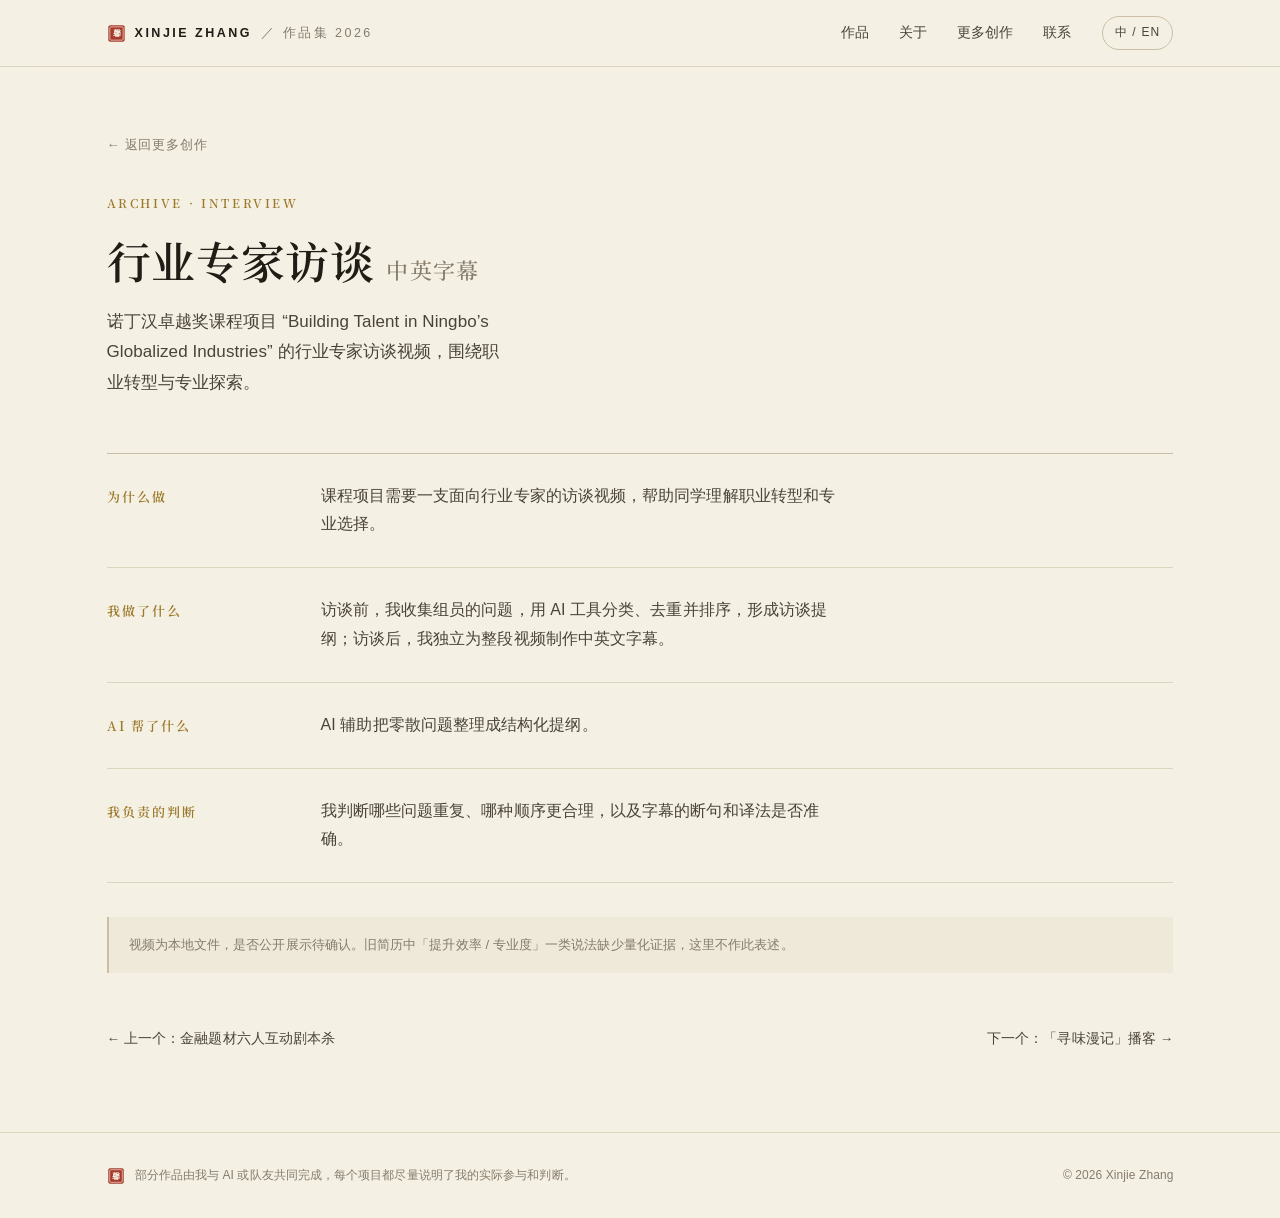
==== projects/expert-interview.html @ e2f03834 "Redesign: ink-wash atmosphere, seal motif, and detail pages for every work - Weave the two ink illus" ====
<!doctype html>
<html lang="zh-CN" data-lang="zh">
<head>
<meta charset="utf-8" />
<meta name="viewport" content="width=device-width, initial-scale=1" />
<title>行业专家访谈｜张馨洁 Xinjie Zhang</title>
<meta name="description" content="诺丁汉卓越奖课程项目的行业专家访谈视频，主题为职业转型与专业探索，含独立制作的中英文字幕。" />
<link rel="icon" href="../assets/img/favicon.svg" type="image/svg+xml" />
<link rel="preconnect" href="https://fonts.googleapis.com" />
<link rel="preconnect" href="https://fonts.gstatic.com" crossorigin />
<link href="https://fonts.googleapis.com/css2?family=Noto+Serif+SC:wght@500;600;700&display=swap" rel="stylesheet" />
<link rel="stylesheet" href="../assets/style.css" />
</head>
<body>

<header class="site-header">
  <div class="wrap">
    <a class="brand" href="../index.html">
      <img class="brand-seal" src="../assets/img/ornament/seal.svg" alt="" />
      XINJIE ZHANG <span class="brand-sub zh">／ 作品集 2026</span><span class="brand-sub en">／ PORTFOLIO 2026</span>
    </a>
    <nav class="nav">
      <div class="nav-links">
        <a href="../index.html#work"><span class="zh">作品</span><span class="en">Work</span></a>
        <a href="../index.html#about"><span class="zh">关于</span><span class="en">About</span></a>
        <a href="../index.html#archive"><span class="zh">更多创作</span><span class="en">Archive</span></a>
        <a href="../index.html#contact"><span class="zh">联系</span><span class="en">Contact</span></a>
      </div>
      <button class="lang-toggle" type="button" data-lang-switch>中 / EN</button>
      <button class="nav-toggle" type="button" data-nav-toggle aria-label="菜单"><span></span></button>
    </nav>
  </div>
</header>

<main class="detail">
  <div class="wrap">
    <a class="back-link" href="../index.html#archive">← <span class="zh">返回更多创作</span><span class="en">Back to archive</span></a>

    <div class="detail-head">
      <span class="cat">Archive · Interview</span>
      <h1><span class="zh">行业专家访谈</span><span class="en">Industry Expert Interview</span> <span class="tag zh">中英字幕</span><span class="tag en">bilingual subtitles</span></h1>
      <p class="lede">
        <span class="zh">诺丁汉卓越奖课程项目 “Building Talent in Ningbo’s Globalized Industries” 的行业专家访谈视频，围绕职业转型与专业探索。</span>
        <span class="en">An industry-expert interview video for the Nottingham Advanced Award project “Building Talent in Ningbo’s Globalized Industries,” on career transitions and choosing a field.</span>
      </p>
      
    </div>

    <div class="qa">
      <div class="qa-item">
        <h2><span class="zh">为什么做</span><span class="en">Why I made it</span></h2>
        <p>
          <span class="zh">课程项目需要一支面向行业专家的访谈视频，帮助同学理解职业转型和专业选择。</span>
          <span class="en">The course project needed an interview video with an industry expert, to help classmates understand career transitions and how to choose a field.</span>
        </p>
      </div>
      <div class="qa-item">
        <h2><span class="zh">我做了什么</span><span class="en">What I did</span></h2>
        <p>
          <span class="zh">访谈前，我收集组员的问题，用 AI 工具分类、去重并排序，形成访谈提纲；访谈后，我独立为整段视频制作中英文字幕。</span>
          <span class="en">Before the interview I gathered the group’s questions and used an AI tool to cluster, de-duplicate and order them into an interview outline. Afterwards I produced the full Chinese–English subtitles on my own.</span>
        </p>
      </div>
      <div class="qa-item">
        <h2><span class="zh">AI 帮了什么</span><span class="en">How AI helped</span></h2>
        <p>
          <span class="zh">AI 辅助把零散问题整理成结构化提纲。</span>
          <span class="en">AI helped turn a scattered list of questions into a structured outline.</span>
        </p>
      </div>
      <div class="qa-item">
        <h2><span class="zh">我负责的判断</span><span class="en">What I decided</span></h2>
        <p>
          <span class="zh">我判断哪些问题重复、哪种顺序更合理，以及字幕的断句和译法是否准确。</span>
          <span class="en">I decided which questions overlapped, which order made more sense, and whether the subtitle segmentation and translation were accurate.</span>
        </p>
      </div>
    </div>

    <div class="detail-note">
      <span class="zh">视频为本地文件，是否公开展示待确认。旧简历中「提升效率 / 专业度」一类说法缺少量化证据，这里不作此表述。</span>
      <span class="en">The video is a local file; whether to show it publicly is still to be confirmed. Earlier résumé phrasing about “efficiency / professionalism gains” lacks measurable evidence and is not repeated here.</span>
    </div>

    <nav class="detail-nav">
      <a href="finance-mystery.html">← <span class="zh">上一个：金融题材六人互动剧本杀</span><span class="en">Prev: Finance mystery game</span></a>
      <a href="xunwei-podcast.html"><span class="zh">下一个：「寻味漫记」播客</span><span class="en">Next: Flavours in Memory podcast</span> →</a>
    </nav>
  </div>
</main>

<footer class="site-footer">
  <div class="wrap">
    <span class="fmark">
      <img src="../assets/img/ornament/seal.svg" alt="" />
      <span>
        <span class="zh">部分作品由我与 AI 或队友共同完成，每个项目都尽量说明了我的实际参与和判断。</span>
        <span class="en">Some works were made with AI or teammates; each project describes my actual contribution and decisions.</span>
      </span>
    </span>
    <span>© 2026 Xinjie Zhang</span>
  </div>
</footer>

<script src="../assets/main.js"></script>
</body>
</html>
---- assets/style.css ----
/* =========================================================
   张馨洁 · 个人作品集
   风格：当代水墨创作档案 —— 清晰、克制、有纸感的编辑式版面
   米白纸感 / 墨灰线条 / 银杏金点缀 / 朱砂印章 / 大留白
   ========================================================= */

:root {
  --paper:       #f5f0e4;
  --paper-sink:  #efe9da;   /* 略深的纸面，用于卡片/交替区块 */
  --paper-edge:  #e7e0cd;
  --ink:         #201d17;
  --ink-2:       #4a4438;   /* 次级文字 */
  --ink-3:       #857c6b;   /* 辅助/元信息 */
  --gold:        #9c7a2c;
  --gold-bright: #b28f3d;
  --cinnabar:    #a83a2c;   /* 朱砂，仅印章 */
  --line:        #ddd4bf;
  --line-2:      #cabfa4;

  --maxw: 1200px;
  --gutter: clamp(20px, 5.2vw, 76px);

  --serif: "Noto Serif SC", "Source Han Serif SC", "Songti SC", "STSong", "SimSun", Georgia, "Times New Roman", serif;
  --sans:  -apple-system, BlinkMacSystemFont, "PingFang SC", "Hiragino Sans GB",
           "Microsoft YaHei", "Segoe UI", Roboto, Helvetica, Arial, sans-serif;

  --ease: cubic-bezier(0.22, 0.61, 0.36, 1);
}

* { box-sizing: border-box; }
html { scroll-behavior: smooth; -webkit-text-size-adjust: 100%; }

html[data-lang="zh"] .en { display: none !important; }
html[data-lang="en"] .zh { display: none !important; }

body {
  margin: 0;
  background: var(--paper);
  color: var(--ink);
  font-family: var(--sans);
  font-size: 16px;
  line-height: 1.8;
  letter-spacing: 0.005em;
  -webkit-font-smoothing: antialiased;
  text-rendering: optimizeLegibility;
}
.en { letter-spacing: 0; }

a { color: inherit; text-decoration: none; }
img { display: block; max-width: 100%; }
::selection { background: rgba(156,122,44,0.22); }

/* ---------- shared layout ---------- */
.wrap {
  width: 100%;
  max-width: var(--maxw);
  margin: 0 auto;
  padding-inline: var(--gutter);
}

.section {
  position: relative;
  padding-block: clamp(66px, 10vh, 118px);
  scroll-margin-top: 72px;
}
.section + .section::before {   /* 段落之间的墨迹分隔 */
  content: "";
  position: absolute;
  top: 0;
  left: 50%;
  transform: translateX(-50%);
  width: 168px;
  height: 20px;
  background: url("img/ornament/brush-rule.svg") center / contain no-repeat;
  opacity: 0.5;
}

/* 编号：悬挂在左侧栏，编辑式签名 */
.section-index {
  font-family: var(--serif);
  font-size: 13px;
  letter-spacing: 0.42em;
  color: var(--gold);
  font-weight: 600;
  margin: 0 0 22px;
}
.section-index .n { font-size: 15px; }

.display {
  font-family: var(--serif);
  font-weight: 600;
  font-size: clamp(27px, 3.8vw, 44px);
  line-height: 1.34;
  letter-spacing: 0.015em;
  margin: 0;
  max-width: 22ch;
}
.display .en { font-size: 0.82em; line-height: 1.4; display: block; }

.head-rule {
  width: 132px;
  height: 16px;
  margin: 22px 0 34px;
  background: url("img/ornament/brush-rule.svg") left center / contain no-repeat;
  opacity: 0.6;
}

.lead {
  font-size: clamp(15px, 1.6vw, 17px);
  color: var(--ink-2);
  max-width: 44ch;
  margin: 0;
}

/* ---------- header ---------- */
.site-header {
  position: sticky;
  top: 0;
  z-index: 50;
  background: color-mix(in srgb, var(--paper) 88%, transparent);
  backdrop-filter: blur(10px);
  -webkit-backdrop-filter: blur(10px);
  border-bottom: 1px solid var(--line);
}
.site-header .wrap {
  display: flex;
  align-items: center;
  justify-content: space-between;
  gap: 18px;
  height: 66px;
}
.brand {
  display: flex;
  align-items: center;
  gap: 9px;
  font-size: 12.5px;
  letter-spacing: 0.2em;
  text-transform: uppercase;
  font-weight: 600;
  white-space: nowrap;
}
.brand .brand-seal { width: 19px; height: 19px; flex: none; }
.brand .brand-sub { color: var(--ink-3); font-weight: 500; }

.nav { display: flex; align-items: center; gap: clamp(14px, 2.6vw, 30px); }
.nav-links { display: flex; align-items: center; gap: clamp(14px, 2.6vw, 30px); }
.nav-links a {
  font-size: 13.5px;
  color: var(--ink-2);
  padding: 4px 0;
  position: relative;
  transition: color 0.2s var(--ease);
}
.nav-links a::after {
  content: "";
  position: absolute;
  left: 0; right: 100%;
  bottom: 0;
  height: 1px;
  background: var(--gold);
  transition: right 0.28s var(--ease);
}
.nav-links a:hover { color: var(--ink); }
.nav-links a:hover::after { right: 0; }

.lang-toggle {
  border: 1px solid var(--line-2);
  background: transparent;
  color: var(--ink-2);
  font: inherit;
  font-size: 12px;
  letter-spacing: 0.1em;
  padding: 5px 12px;
  border-radius: 999px;
  cursor: pointer;
  white-space: nowrap;
  transition: border-color 0.2s var(--ease), color 0.2s var(--ease), background 0.2s var(--ease);
}
.lang-toggle:hover { color: var(--ink); border-color: var(--ink); background: rgba(32,29,23,0.04); }
.nav-toggle { display: none; }

/* ---------- inset frame ---------- */
.framed { position: relative; }
.framed::before {
  content: "";
  position: absolute;
  inset: clamp(12px, 1.7vw, 24px);
  border: 1px solid var(--line-2);
  pointer-events: none;
}
.framed > .wrap { position: relative; z-index: 2; }

/* faded ink illustration as sectional atmosphere (each used once) */
.bg-ink {
  position: absolute;
  pointer-events: none;
  mix-blend-mode: multiply;
  z-index: 1;
}
.bg-figure {
  top: 0; right: 0; height: 100%;
  width: min(40%, 380px);
  background: url("img/ink-portrait.jpg") right center / cover no-repeat;
  -webkit-mask-image: linear-gradient(to left, #000 8%, transparent 82%);
  mask-image: linear-gradient(to left, #000 8%, transparent 82%);
  opacity: 0.12;
}
.bg-scene {
  inset: 0;
  background: url("img/ink-cover.jpg") center 30% / cover no-repeat;
  -webkit-mask-image: radial-gradient(120% 90% at 78% 40%, #000 0%, transparent 72%);
  mask-image: radial-gradient(120% 90% at 78% 40%, #000 0%, transparent 72%);
  opacity: 0.12;
}

/* ---------- hero ---------- */
.hero.section { padding-block: 0; }
.hero { border-bottom: 1px solid var(--line); overflow: hidden; }
.hero .wrap {
  display: grid;
  grid-template-columns: 1.32fr 0.68fr;
  gap: clamp(30px, 6vw, 84px);
  align-items: center;
  min-height: calc(100vh - 66px);
  padding-block: clamp(44px, 7vh, 92px);
}
.hero-kicker {
  display: flex;
  align-items: center;
  gap: 14px;
  margin: 0 0 26px;
}
.hero-kicker .k {
  font-family: var(--serif);
  font-size: 12.5px;
  letter-spacing: 0.4em;
  color: var(--gold);
  font-weight: 600;
}
.hero-kicker .seal { width: 30px; height: 30px; opacity: 0.92; }

.hero-quote {
  font-family: var(--serif);
  font-weight: 600;
  font-size: clamp(27px, 3.7vw, 45px);
  line-height: 1.46;
  letter-spacing: 0.02em;
  margin: 0;
  text-wrap: balance;
}
.hero-quote .en { font-size: 0.82em; }

.hero-name {
  display: flex;
  align-items: baseline;
  flex-wrap: wrap;
  gap: 6px 14px;
  margin: 34px 0 8px;
}
.hero-name .n {
  font-family: var(--serif);
  font-size: clamp(17px, 2vw, 21px);
  font-weight: 600;
  letter-spacing: 0.04em;
}
.hero-name .role { font-size: 14px; color: var(--gold); letter-spacing: 0.06em; }

.hero-sub { color: var(--ink-2); margin: 0; max-width: 40ch; font-size: 14.5px; }

.hero-actions {
  display: flex;
  flex-wrap: wrap;
  gap: 14px 30px;
  align-items: center;
  margin-top: 42px;
}
.link-arrow {
  font-size: 14px;
  letter-spacing: 0.05em;
  color: var(--gold);
  position: relative;
  padding-bottom: 4px;
}
.link-arrow::after {
  content: "";
  position: absolute; left: 0; bottom: 0;
  width: 100%; height: 1px;
  background: currentColor;
  transform-origin: right;
  transition: transform 0.3s var(--ease);
}
.link-arrow:hover { color: var(--ink); }
.link-arrow:hover::after { transform: scaleX(0.4); transform-origin: left; }

.link-plain {
  font-size: 14px;
  letter-spacing: 0.05em;
  color: var(--ink-2);
  padding-bottom: 4px;
  border-bottom: 1px solid var(--line-2);
  transition: color 0.2s var(--ease), border-color 0.2s var(--ease);
}
.link-plain:hover { color: var(--ink); border-color: var(--ink); }

.portrait { position: relative; }
.portrait::before {   /* 墨点：让照片不再是悬空的方块 */
  content: "";
  position: absolute;
  left: -22px; bottom: -20px;
  width: 62%; height: 58%;
  background: url("img/ink-portrait.jpg") left bottom / cover no-repeat;
  mix-blend-mode: multiply;
  opacity: 0.2;
  -webkit-mask-image: radial-gradient(80% 80% at 30% 70%, #000, transparent 75%);
  mask-image: radial-gradient(80% 80% at 30% 70%, #000, transparent 75%);
  z-index: 0;
}
.portrait figure { position: relative; z-index: 1; margin: 0; }
.portrait img {
  width: 100%;
  height: auto;
  filter: saturate(0.82) contrast(1.02) sepia(0.08) brightness(1.02);
  border: 1px solid rgba(32,29,23,0.14);
  box-shadow: 0 1px 0 rgba(255,255,255,0.5), 0 22px 44px -26px rgba(32,29,23,0.4);
}
.portrait figcaption {
  margin-top: 13px;
  font-size: 11px;
  letter-spacing: 0.24em;
  text-transform: uppercase;
  color: var(--ink-3);
}
.portrait .leaf {
  position: absolute;
  top: -20px; right: -14px;
  width: 40px; height: 40px;
  opacity: 0.9;
  transform: rotate(12deg);
  z-index: 2;
}

/* ---------- about ---------- */
.about { overflow: hidden; }
.about-grid {
  display: grid;
  grid-template-columns: 1.25fr 0.75fr;
  gap: clamp(30px, 6vw, 76px);
  align-items: start;
}
.about-body p { margin: 0 0 22px; max-width: 50ch; color: var(--ink-2); }
.about-body p.strong { color: var(--ink); font-size: 1.06em; }
.about-meta { display: grid; gap: 26px; padding-top: 4px; }
.about-meta .label {
  font-size: 11px;
  letter-spacing: 0.24em;
  text-transform: uppercase;
  color: var(--gold);
  font-weight: 600;
  margin: 0 0 6px;
}
.about-meta .val { margin: 0; font-size: 14.5px; color: var(--ink); }

/* ---------- featured ---------- */
.featured { position: relative; }
.featured .brush {
  position: absolute;
  right: clamp(8px, 5vw, 64px);
  bottom: 40px;
  width: clamp(140px, 20vw, 220px);
  opacity: 0.85;
  pointer-events: none;
}
.work-list {
  display: grid;
  grid-template-columns: 1fr 1fr;
  border-top: 1px solid var(--line-2);
}
.work-item {
  display: block;
  padding: 34px clamp(18px, 2.4vw, 38px) 30px 0;
  border-bottom: 1px solid var(--line);
  position: relative;
  transition: background 0.25s var(--ease);
}
.work-item:nth-child(odd) { border-right: 1px solid var(--line); padding-right: clamp(24px, 3vw, 48px); }
.work-item:nth-child(even) { padding-left: clamp(24px, 3vw, 48px); }
.work-item:hover { background: var(--paper-sink); }
.work-item .no {
  font-family: var(--serif);
  font-size: 12px;
  letter-spacing: 0.18em;
  color: var(--gold);
  font-weight: 600;
}
.work-item h3 {
  font-family: var(--serif);
  font-weight: 600;
  font-size: clamp(18px, 2.2vw, 24px);
  margin: 8px 0 6px;
  letter-spacing: 0.01em;
}
.work-item .desc { color: var(--ink-3); font-size: 14px; margin: 0 0 16px; }
.work-item .go {
  font-size: 12.5px;
  letter-spacing: 0.08em;
  color: var(--ink-2);
  transition: color 0.2s var(--ease), letter-spacing 0.2s var(--ease);
}
.work-item:hover .go { color: var(--gold); letter-spacing: 0.14em; }

.section-note {
  margin: 30px 0 0;
  font-size: 13px;
  color: var(--ink-3);
  letter-spacing: 0.02em;
}

/* ---------- archive ---------- */
.archive-filter {
  display: flex;
  flex-wrap: wrap;
  gap: 8px 10px;
  margin-bottom: 8px;
}
.archive-filter button {
  font: inherit;
  font-size: 12px;
  letter-spacing: 0.1em;
  color: var(--ink-3);
  background: transparent;
  border: 1px solid var(--line-2);
  border-radius: 999px;
  padding: 5px 15px;
  cursor: pointer;
  transition: all 0.2s var(--ease);
}
.archive-filter button:hover { color: var(--ink); border-color: var(--ink); }
.archive-filter button.is-active { color: var(--paper); background: var(--ink); border-color: var(--ink); }

.archive-list { border-top: 1px solid var(--line-2); margin-top: 18px; }
.archive-row {
  display: grid;
  grid-template-columns: 128px minmax(0, 1fr) minmax(0, 0.9fr) 22px;
  gap: 20px;
  align-items: baseline;
  padding: 20px 2px;
  border-bottom: 1px solid var(--line);
  transition: padding-left 0.25s var(--ease), background 0.25s var(--ease);
}
.archive-row:hover { padding-left: 12px; background: var(--paper-sink); }
.archive-row .idx {
  font-family: var(--serif);
  font-size: 11px;
  letter-spacing: 0.16em;
  text-transform: uppercase;
  color: var(--gold);
  font-weight: 600;
}
.archive-row .name {
  font-family: var(--serif);
  font-size: clamp(15px, 1.8vw, 19px);
  font-weight: 600;
  color: var(--ink);
}
a.archive-row { color: inherit; }
a.archive-row .name { transition: color 0.2s var(--ease); }
a.archive-row:hover .name { color: var(--gold); }
.archive-row .meta { color: var(--ink-3); font-size: 12.5px; line-height: 1.6; }
.archive-row .chev { color: var(--line-2); font-size: 13px; transition: color 0.2s var(--ease), transform 0.2s var(--ease); }
a.archive-row:hover .chev { color: var(--gold); transform: translateX(3px); }
.archive-foot { margin-top: 26px; font-size: 13px; color: var(--ink-3); }

/* ---------- contact ---------- */
.contact { position: relative; overflow: hidden; border-top: 1px solid var(--line); }
.contact .display { max-width: 17ch; }
.contact-sub { color: var(--ink-2); margin: 24px 0 0; font-size: 14.5px; }
.contact-row {
  display: flex;
  flex-wrap: wrap;
  align-items: baseline;
  justify-content: space-between;
  gap: 16px 28px;
  margin-top: 40px;
  padding-top: 24px;
  border-top: 1px solid var(--line-2);
}
.contact-mail {
  font-family: var(--serif);
  font-size: clamp(19px, 2.8vw, 30px);
  font-weight: 600;
  letter-spacing: 0.01em;
  border-bottom: 1px solid var(--line-2);
  padding-bottom: 5px;
  transition: border-color 0.2s var(--ease);
}
.contact-mail:hover { border-color: var(--ink); }

/* ---------- footer ---------- */
.site-footer { border-top: 1px solid var(--line); padding-block: 32px; }
.site-footer .wrap {
  display: flex;
  flex-wrap: wrap;
  gap: 12px 22px;
  justify-content: space-between;
  align-items: center;
  font-size: 12px;
  color: var(--ink-3);
}
.site-footer .fmark { display: flex; align-items: center; gap: 10px; }
.site-footer .fmark img { width: 18px; height: 18px; }

/* ---------- project detail ---------- */
.detail { padding-top: clamp(44px, 7vh, 82px); padding-bottom: clamp(56px, 9vh, 104px); position: relative; overflow: hidden; }
.back-link { font-size: 13px; letter-spacing: 0.06em; color: var(--ink-3); transition: color 0.2s var(--ease); }
.back-link:hover { color: var(--ink); }

.detail-head { margin-top: 30px; max-width: 46ch; }
.detail-head .cat {
  font-family: var(--serif);
  font-size: 12px; letter-spacing: 0.22em; text-transform: uppercase;
  color: var(--gold); font-weight: 600;
}
.detail-head h1 {
  font-family: var(--serif);
  font-weight: 600;
  font-size: clamp(26px, 4.1vw, 44px);
  line-height: 1.3;
  letter-spacing: 0.015em;
  margin: 14px 0 0;
}
.detail-head h1 .tag { font-size: 0.5em; color: var(--ink-3); font-weight: 500; letter-spacing: 0.06em; white-space: nowrap; }
.detail-head .lede { color: var(--ink-2); font-size: clamp(15px, 1.9vw, 17px); margin: 18px 0 0; max-width: 52ch; }
.detail-actions { display: flex; flex-wrap: wrap; gap: 14px 28px; margin-top: 28px; }

.qa { margin-top: clamp(40px, 6vh, 72px); border-top: 1px solid var(--line-2); }
.qa-item {
  display: grid;
  grid-template-columns: 190px 1fr;
  gap: 24px;
  padding: 28px 0;
  border-bottom: 1px solid var(--line);
}
.qa-item h2 {
  font-family: var(--serif);
  font-size: 13px; letter-spacing: 0.16em; text-transform: uppercase;
  color: var(--gold); font-weight: 600; margin: 3px 0 0;
}
.qa-item p { margin: 0; max-width: 58ch; color: var(--ink-2); }

.gallery { margin-top: clamp(36px, 5vh, 60px); display: grid; grid-template-columns: repeat(2, 1fr); gap: 14px; }
.gallery figure { margin: 0; }
.gallery img { width: 100%; height: auto; border: 1px solid var(--line-2); background: var(--paper-sink); }
.gallery figcaption { margin-top: 8px; font-size: 11.5px; color: var(--ink-3); letter-spacing: 0.02em; }

.detail-note {
  margin-top: 34px;
  padding: 16px 20px;
  border-left: 2px solid var(--line-2);
  font-size: 13px;
  color: var(--ink-3);
  background: var(--paper-sink);
}

.detail-nav {
  margin-top: clamp(38px, 6vh, 64px);
  display: flex;
  justify-content: space-between;
  gap: 16px;
  font-size: 13.5px;
}
.detail-nav a { color: var(--ink-2); transition: color 0.2s var(--ease); }
.detail-nav a:hover { color: var(--gold); }

/* ---------- responsive ---------- */
@media (max-width: 900px) {
  .hero .wrap { grid-template-columns: 1fr; min-height: 0; gap: 36px; padding-block: 30px 46px; }
  .portrait { order: -1; max-width: 380px; }
  .portrait::before { left: -14px; bottom: -14px; }
  .about-grid { grid-template-columns: 1fr; gap: 34px; }
  .work-list { grid-template-columns: 1fr; }
  .work-item, .work-item:nth-child(odd), .work-item:nth-child(even) {
    border-right: 0; padding-left: 0; padding-right: 0;
  }
  .featured .brush { position: static; display: block; margin: 26px 0 0; opacity: 0.8; }
  .qa-item { grid-template-columns: 1fr; gap: 6px; }
  .archive-row { grid-template-columns: 1fr auto; column-gap: 14px; row-gap: 4px; }
  .archive-row .idx { grid-column: 1; }
  .archive-row .chev { grid-column: 2; grid-row: 1; }
  .archive-row .name { grid-column: 1 / -1; }
  .archive-row .meta { grid-column: 1 / -1; }
  .bg-figure { width: 62%; opacity: 0.1; }

  .nav-links {
    position: fixed;
    inset: 66px 0 auto 0;
    flex-direction: column;
    align-items: stretch;
    gap: 0;
    background: var(--paper);
    border-bottom: 1px solid var(--line);
    padding: 6px var(--gutter) 18px;
    display: none;
  }
  .nav-links.open { display: flex; }
  .nav-links a { padding: 13px 0; border-bottom: 1px solid var(--line); }
  .nav-links a::after { display: none; }
  .nav-toggle {
    display: inline-flex;
    width: 38px; height: 32px;
    align-items: center; justify-content: center;
    border: 1px solid var(--line-2);
    border-radius: 8px;
    background: transparent;
    cursor: pointer;
  }
  .nav-toggle span, .nav-toggle span::before, .nav-toggle span::after {
    content: ""; display: block; width: 16px; height: 1.5px; background: var(--ink); position: relative;
  }
  .nav-toggle span::before { position: absolute; top: -5px; }
  .nav-toggle span::after { position: absolute; top: 5px; }
}

@media (max-width: 460px) {
  .brand .brand-sub { display: none; }
  .brand { font-size: 11.5px; letter-spacing: 0.14em; }
  .nav { gap: 10px; }
  .lang-toggle { padding: 5px 9px; }
  .hero-quote { font-size: clamp(23px, 6.6vw, 30px); line-height: 1.5; }
  .display { font-size: clamp(23px, 6.4vw, 30px); }
  .gallery { grid-template-columns: 1fr; }
  .qa-item h2 { margin-bottom: 4px; }
  .site-footer .wrap { flex-direction: column; align-items: flex-start; gap: 10px; }
}

@media (prefers-reduced-motion: reduce) {
  html { scroll-behavior: auto; }
  * { transition: none !important; animation: none !important; }
}
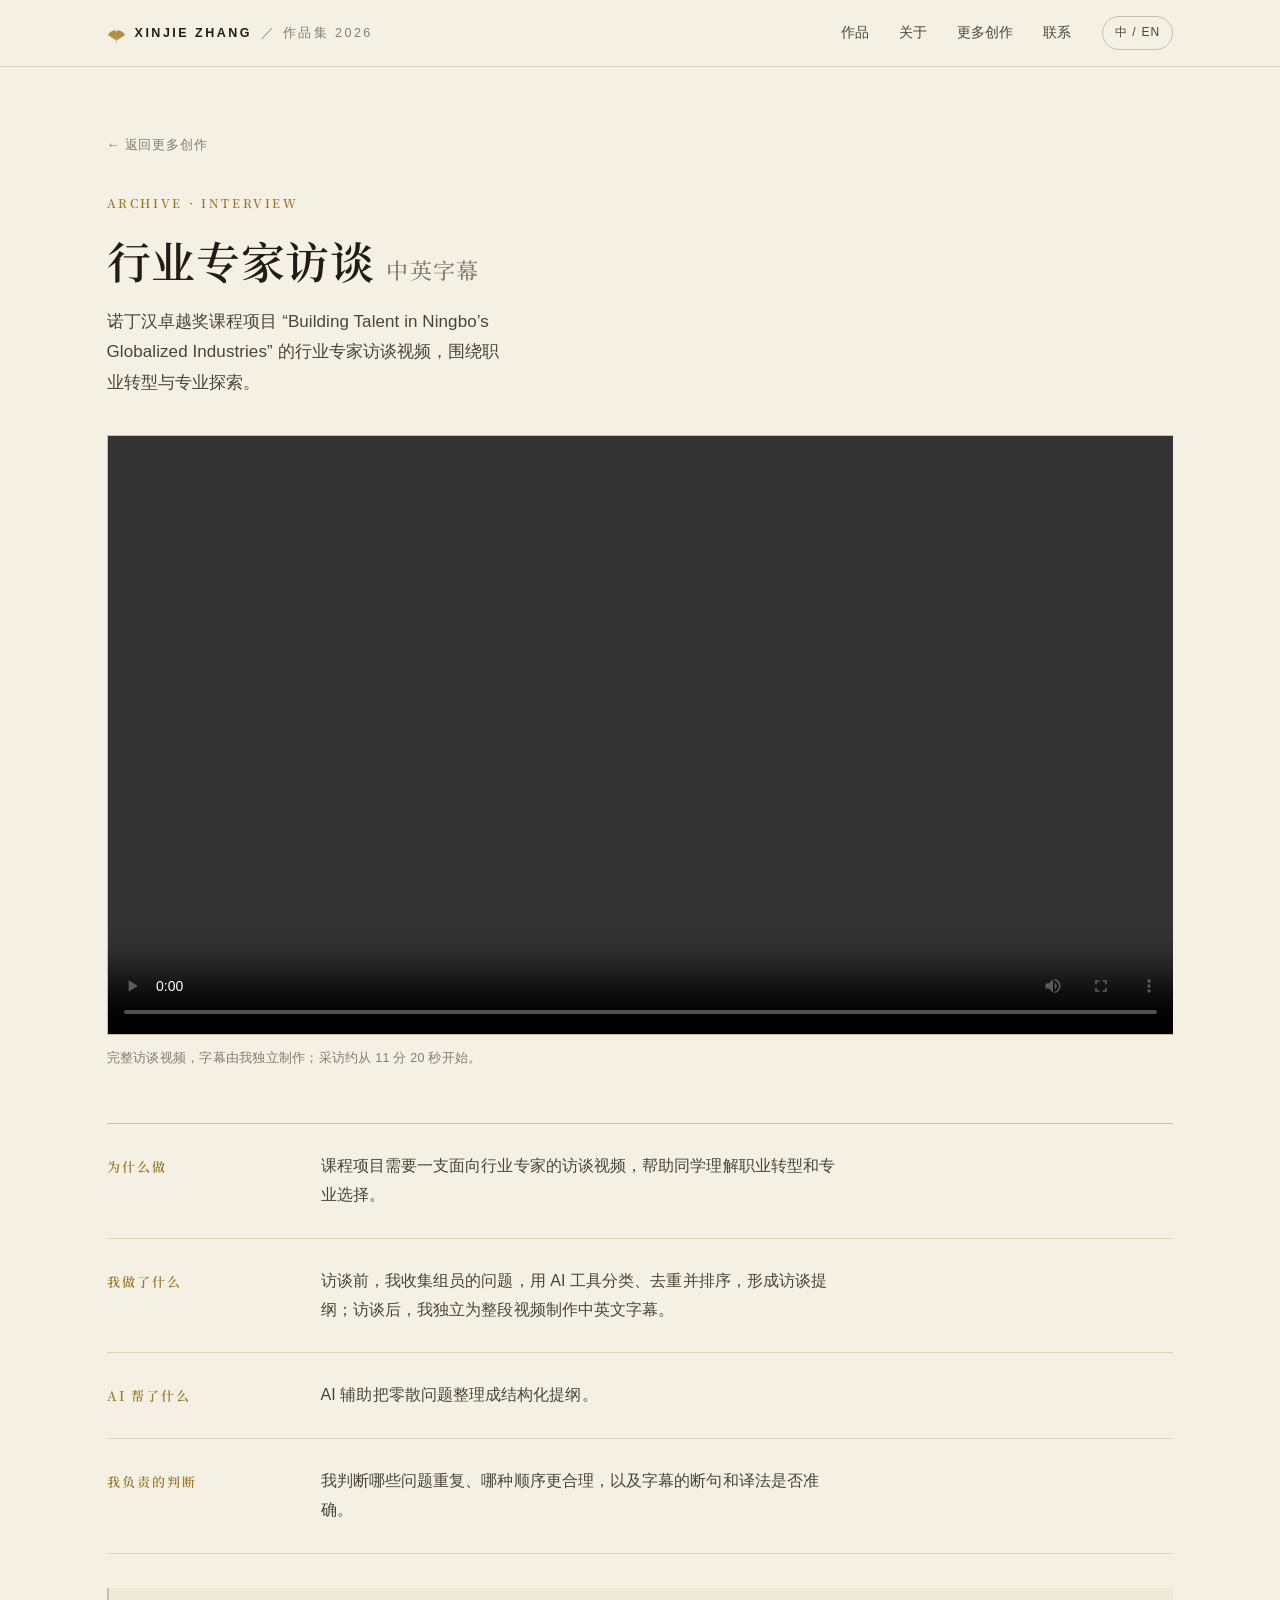
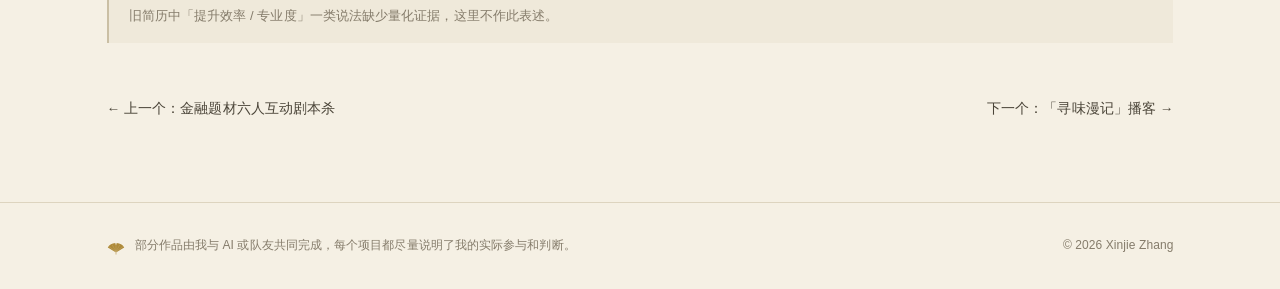
==== commit ef2ebfe9: "Publish all local media; ink illustrations get real presence; drop seal for gingko mark - Host the l" ====
--- a/projects/expert-interview.html
+++ b/projects/expert-interview.html
@@ -16,7 +16,7 @@
 <header class="site-header">
   <div class="wrap">
     <a class="brand" href="../index.html">
-      <img class="brand-seal" src="../assets/img/ornament/seal.svg" alt="" />
+      <img class="brand-seal" src="../assets/img/ornament/gingko.svg" alt="" />
       XINJIE ZHANG <span class="brand-sub zh">／ 作品集 2026</span><span class="brand-sub en">／ PORTFOLIO 2026</span>
     </a>
     <nav class="nav">
@@ -44,6 +44,11 @@
         <span class="en">An industry-expert interview video for the Nottingham Advanced Award project “Building Talent in Ningbo’s Globalized Industries,” on career transitions and choosing a field.</span>
       </p>
       
+    </div>
+
+    <div class="media">
+      <video controls preload="metadata" playsinline src="../assets/media/expert-interview.mp4"></video>
+      <p class="media-cap"><span class="zh">完整访谈视频，字幕由我独立制作；采访约从 11 分 20 秒开始。</span><span class="en">The full interview video; I produced the subtitles myself. The interview starts around 11:20.</span></p>
     </div>
 
     <div class="qa">
@@ -78,8 +83,8 @@
     </div>
 
     <div class="detail-note">
-      <span class="zh">视频为本地文件，是否公开展示待确认。旧简历中「提升效率 / 专业度」一类说法缺少量化证据，这里不作此表述。</span>
-      <span class="en">The video is a local file; whether to show it publicly is still to be confirmed. Earlier résumé phrasing about “efficiency / professionalism gains” lacks measurable evidence and is not repeated here.</span>
+      <span class="zh">旧简历中「提升效率 / 专业度」一类说法缺少量化证据，这里不作此表述。</span>
+      <span class="en">Earlier résumé phrasing about “efficiency / professionalism gains” lacks measurable evidence and is not repeated here.</span>
     </div>
 
     <nav class="detail-nav">
@@ -92,7 +97,7 @@
 <footer class="site-footer">
   <div class="wrap">
     <span class="fmark">
-      <img src="../assets/img/ornament/seal.svg" alt="" />
+      <img src="../assets/img/ornament/gingko.svg" alt="" />
       <span>
         <span class="zh">部分作品由我与 AI 或队友共同完成，每个项目都尽量说明了我的实际参与和判断。</span>
         <span class="en">Some works were made with AI or teammates; each project describes my actual contribution and decisions.</span>
--- a/assets/style.css
+++ b/assets/style.css
@@ -190,7 +190,7 @@
 }
 .framed > .wrap { position: relative; z-index: 2; }
 
-/* faded ink illustration as sectional atmosphere (each used once) */
+/* ink illustration as a visible sectional element (each used once) */
 .bg-ink {
   position: absolute;
   pointer-events: none;
@@ -199,18 +199,19 @@
 }
 .bg-figure {
   top: 0; right: 0; height: 100%;
-  width: min(40%, 380px);
+  width: min(46%, 460px);
   background: url("img/ink-portrait.jpg") right center / cover no-repeat;
-  -webkit-mask-image: linear-gradient(to left, #000 8%, transparent 82%);
-  mask-image: linear-gradient(to left, #000 8%, transparent 82%);
-  opacity: 0.12;
+  -webkit-mask-image: linear-gradient(to left, #000 62%, transparent 99%);
+  mask-image: linear-gradient(to left, #000 62%, transparent 99%);
+  opacity: 0.62;
 }
 .bg-scene {
-  inset: 0;
-  background: url("img/ink-cover.jpg") center 30% / cover no-repeat;
-  -webkit-mask-image: radial-gradient(120% 90% at 78% 40%, #000 0%, transparent 72%);
-  mask-image: radial-gradient(120% 90% at 78% 40%, #000 0%, transparent 72%);
-  opacity: 0.12;
+  top: 0; right: 0; height: 100%;
+  width: min(58%, 620px);
+  background: url("img/ink-cover.jpg") center 32% / cover no-repeat;
+  -webkit-mask-image: linear-gradient(to left, #000 55%, transparent 98%);
+  mask-image: linear-gradient(to left, #000 55%, transparent 98%);
+  opacity: 0.5;
 }
 
 /* ---------- hero ---------- */
@@ -341,15 +342,19 @@
 
 /* ---------- about ---------- */
 .about { overflow: hidden; }
-.about-grid {
-  display: grid;
-  grid-template-columns: 1.25fr 0.75fr;
-  gap: clamp(30px, 6vw, 76px);
-  align-items: start;
-}
-.about-body p { margin: 0 0 22px; max-width: 50ch; color: var(--ink-2); }
+.about-grid { display: block; }
+.about-body { max-width: 52ch; }
+.about-body p { margin: 0 0 22px; color: var(--ink-2); }
 .about-body p.strong { color: var(--ink); font-size: 1.06em; }
-.about-meta { display: grid; gap: 26px; padding-top: 4px; }
+.about-meta {
+  display: flex;
+  flex-wrap: wrap;
+  gap: 28px 56px;
+  margin-top: 40px;
+  padding-top: 26px;
+  border-top: 1px solid var(--line);
+  max-width: 60ch;
+}
 .about-meta .label {
   font-size: 11px;
   letter-spacing: 0.24em;
@@ -358,7 +363,7 @@
   font-weight: 600;
   margin: 0 0 6px;
 }
-.about-meta .val { margin: 0; font-size: 14.5px; color: var(--ink); }
+.about-meta .val { margin: 0; font-size: 14.5px; color: var(--ink); max-width: 28ch; }
 
 /* ---------- featured ---------- */
 .featured { position: relative; }
@@ -478,11 +483,11 @@
   display: flex;
   flex-wrap: wrap;
   align-items: baseline;
-  justify-content: space-between;
-  gap: 16px 28px;
+  gap: 14px 36px;
   margin-top: 40px;
   padding-top: 24px;
   border-top: 1px solid var(--line-2);
+  max-width: 46ch;
 }
 .contact-mail {
   font-family: var(--serif);
@@ -560,6 +565,47 @@
   color: var(--ink-3);
   background: var(--paper-sink);
 }
+
+/* media on detail pages */
+.media { margin-top: clamp(26px, 4vh, 42px); }
+.media video {
+  width: 100%;
+  display: block;
+  aspect-ratio: 16 / 9;
+  background: #17150f;
+  border: 1px solid var(--line-2);
+}
+.media .pdf-embed {
+  width: 100%;
+  height: min(78vh, 900px);
+  border: 1px solid var(--line-2);
+  background: var(--paper-sink);
+  margin-top: 14px;
+}
+.media-cap { margin: 12px 0 0; font-size: 12.5px; color: var(--ink-3); letter-spacing: 0.02em; }
+.audio-item {
+  display: flex;
+  flex-direction: column;
+  gap: 10px;
+  padding: 18px 0;
+  border-bottom: 1px solid var(--line);
+}
+.audio-item:first-child { border-top: 1px solid var(--line-2); }
+.audio-item .a-label {
+  font-family: var(--serif);
+  font-size: 14.5px;
+  font-weight: 600;
+  margin: 0;
+}
+.audio-item .a-label .sub {
+  font-family: var(--sans);
+  color: var(--ink-3);
+  font-weight: 500;
+  font-size: 12px;
+  letter-spacing: 0.06em;
+  margin-left: 10px;
+}
+.audio-item audio { width: 100%; }
 
 .detail-nav {
   margin-top: clamp(38px, 6vh, 64px);
@@ -588,7 +634,8 @@
   .archive-row .chev { grid-column: 2; grid-row: 1; }
   .archive-row .name { grid-column: 1 / -1; }
   .archive-row .meta { grid-column: 1 / -1; }
-  .bg-figure { width: 62%; opacity: 0.1; }
+  .bg-figure { width: min(66%, 300px); opacity: 0.5; }
+  .bg-scene { width: min(78%, 360px); opacity: 0.42; }
 
   .nav-links {
     position: fixed;
